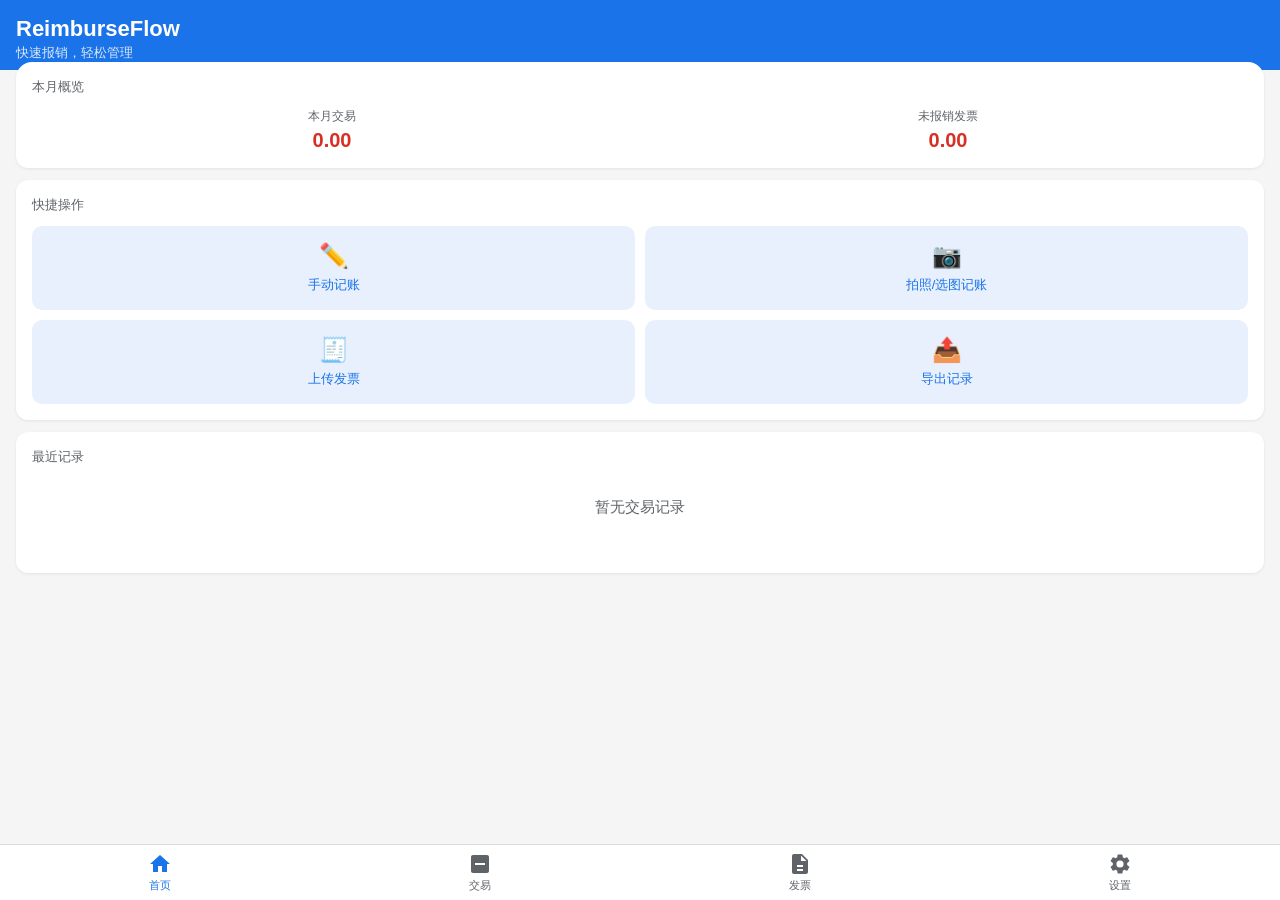
==== docs/index.html @ dd58bd0f "fix: date regex - make trailing 日 optional OCR often misreads 日 as 晶 or other chars, so the regex no" ====
<!DOCTYPE html>
<html lang="zh-CN">
<head>
  <meta charset="UTF-8">
  <meta name="viewport" content="width=device-width, initial-scale=1.0, maximum-scale=1.0, user-scalable=no">
  <meta name="apple-mobile-web-app-capable" content="yes">
  <meta name="apple-mobile-web-app-status-bar-style" content="default">
  <meta name="theme-color" content="#1A73E8">
  <title>ReimburseFlow</title>
  <link rel="manifest" href="manifest.json">
  <link rel="stylesheet" href="css/style.css?v=6">
</head>
<body>
  <div id="app">
    <div id="page-container"></div>
    <nav id="bottom-nav" class="bottom-nav">
      <a href="#/" class="nav-item active" data-tab="home">
        <svg viewBox="0 0 24 24" width="24" height="24"><path d="M10 20v-6h4v6h5v-8h3L12 3 2 12h3v8z"/></svg>
        <span>首页</span>
      </a>
      <a href="#/transactions" class="nav-item" data-tab="transactions">
        <svg viewBox="0 0 24 24" width="24" height="24"><path d="M19 3H5c-1.1 0-2 .9-2 2v14c0 1.1.9 2 2 2h14c1.1 0 2-.9 2-2V5c0-1.1-.9-2-2-2zm-2 10H7v-2h10v2z"/></svg>
        <span>交易</span>
      </a>
      <a href="#/invoices" class="nav-item" data-tab="invoices">
        <svg viewBox="0 0 24 24" width="24" height="24"><path d="M14 2H6c-1.1 0-2 .9-2 2v16c0 1.1.9 2 2 2h12c1.1 0 2-.9 2-2V8l-6-6zm-1 7V3.5L18.5 9H13zM9 13h6v2H9v-2zm0 4h6v2H9v-2z"/></svg>
        <span>发票</span>
      </a>
      <a href="#/settings" class="nav-item" data-tab="settings">
        <svg viewBox="0 0 24 24" width="24" height="24"><path d="M19.14 12.94c.04-.3.06-.61.06-.94 0-.32-.02-.64-.07-.94l2.03-1.58a.49.49 0 0 0 .12-.61l-1.92-3.32a.49.49 0 0 0-.59-.22l-2.39.96c-.5-.38-1.03-.7-1.62-.94l-.36-2.54a.484.484 0 0 0-.48-.41h-3.84c-.24 0-.43.17-.47.41l-.36 2.54c-.59.24-1.13.57-1.62.94l-2.39-.96a.49.49 0 0 0-.59.22L2.74 8.87c-.12.21-.08.47.12.61l2.03 1.58c-.05.3-.07.62-.07.94s.02.64.07.94l-2.03 1.58a.49.49 0 0 0-.12.61l1.92 3.32c.12.22.37.29.59.22l2.39-.96c.5.38 1.03.7 1.62.94l.36 2.54c.05.24.24.41.48.41h3.84c.24 0 .44-.17.47-.41l.36-2.54c.59-.24 1.13-.56 1.62-.94l2.39.96c.22.08.47 0 .59-.22l1.92-3.32c.12-.22.07-.47-.12-.61l-2.01-1.58zM12 15.6A3.6 3.6 0 1 1 12 8.4a3.6 3.6 0 0 1 0 7.2z"/></svg>
        <span>设置</span>
      </a>
    </nav>
  </div>

  <!-- Image Viewer Modal -->
  <div id="image-viewer" class="modal" onclick="this.classList.remove('active')">
    <div class="modal-backdrop"></div>
    <img id="image-viewer-img" src="" alt="">
  </div>

  <!-- Confirm Dialog -->
  <div id="confirm-dialog" class="modal">
    <div class="modal-backdrop" onclick="closeConfirmDialog()"></div>
    <div class="confirm-box">
      <p id="confirm-message"></p>
      <div class="confirm-actions">
        <button class="btn-cancel" onclick="closeConfirmDialog()">取消</button>
        <button class="btn-danger" id="confirm-ok" onclick="closeConfirmDialog()">确定</button>
      </div>
    </div>
  </div>

  <script src="js/db.js?v=6"></script>
  <script src="js/utils.js?v=6"></script>
  <script src="js/services/category.js?v=6"></script>
  <script src="js/services/transaction.js?v=6"></script>
  <script src="js/services/invoice.js?v=6"></script>
  <script src="js/services/ocr.js?v=6"></script>
  <script src="js/app.js?v=6"></script>
</body>
</html>
---- docs/css/style.css ----
/* ===== Reset & Base ===== */
* {
  margin: 0;
  padding: 0;
  box-sizing: border-box;
  -webkit-tap-highlight-color: transparent;
}

:root {
  --primary: #1A73E8;
  --primary-light: #E8F0FE;
  --danger: #D93025;
  --danger-light: #FCE8E6;
  --success: #1E8E3E;
  --success-light: #E6F4EA;
  --warning: #F9AB00;
  --warning-light: #FEF7E0;
  --text: #202124;
  --text-secondary: #5F6368;
  --border: #DADCE0;
  --bg: #F5F5F5;
  --card-bg: #FFFFFF;
  --nav-height: 56px;
  --status-bar: env(safe-area-inset-top, 0px);
  --safe-bottom: env(safe-area-inset-bottom, 0px);
}

html, body {
  font-family: -apple-system, BlinkMacSystemFont, "Segoe UI", Roboto, "PingFang SC", "Microsoft YaHei", sans-serif;
  font-size: 14px;
  color: var(--text);
  background: var(--bg);
  height: 100%;
  overflow: hidden;
}

#app {
  height: 100%;
  display: flex;
  flex-direction: column;
}

#page-container {
  flex: 1;
  overflow-y: auto;
  -webkit-overflow-scrolling: touch;
  padding-bottom: calc(var(--nav-height) + var(--safe-bottom));
}

/* ===== Bottom Navigation ===== */
.bottom-nav {
  position: fixed;
  bottom: 0;
  left: 0;
  right: 0;
  height: calc(var(--nav-height) + var(--safe-bottom));
  padding-bottom: var(--safe-bottom);
  background: var(--card-bg);
  border-top: 1px solid var(--border);
  display: flex;
  justify-content: space-around;
  align-items: center;
  z-index: 100;
}

.nav-item {
  display: flex;
  flex-direction: column;
  align-items: center;
  gap: 2px;
  text-decoration: none;
  color: var(--text-secondary);
  font-size: 11px;
  padding: 4px 0;
  flex: 1;
  transition: color 0.2s;
}

.nav-item svg {
  fill: currentColor;
}

.nav-item.active {
  color: var(--primary);
}

/* ===== Page Header ===== */
.page-header {
  display: flex;
  align-items: center;
  justify-content: space-between;
  padding: 12px 16px;
  background: var(--card-bg);
  border-bottom: 1px solid var(--border);
  position: sticky;
  top: 0;
  z-index: 50;
}

.page-header h1 {
  font-size: 18px;
  font-weight: 600;
}

.page-header .back-btn {
  display: flex;
  align-items: center;
  gap: 4px;
  background: none;
  border: none;
  font-size: 15px;
  color: var(--primary);
  cursor: pointer;
  padding: 4px 0;
}

.page-header .header-actions {
  display: flex;
  gap: 12px;
}

/* ===== Cards ===== */
.card {
  background: var(--card-bg);
  border-radius: 12px;
  margin: 12px 16px;
  padding: 16px;
  box-shadow: 0 1px 3px rgba(0,0,0,0.08);
}

.card-title {
  font-size: 13px;
  color: var(--text-secondary);
  margin-bottom: 12px;
  font-weight: 500;
}

/* ===== Overview Card ===== */
.overview-card {
  display: flex;
  gap: 16px;
}

.overview-item {
  flex: 1;
  text-align: center;
}

.overview-item .label {
  font-size: 12px;
  color: var(--text-secondary);
  margin-bottom: 4px;
}

.overview-item .amount {
  font-size: 20px;
  font-weight: 700;
  color: var(--danger);
}

/* ===== Quick Actions ===== */
.quick-actions {
  display: grid;
  grid-template-columns: 1fr 1fr;
  gap: 10px;
}

.quick-action-btn {
  display: flex;
  flex-direction: column;
  align-items: center;
  justify-content: center;
  gap: 6px;
  padding: 16px 8px;
  background: var(--primary-light);
  border: none;
  border-radius: 10px;
  cursor: pointer;
  font-size: 13px;
  color: var(--primary);
  font-weight: 500;
  transition: opacity 0.2s;
}

.quick-action-btn:active {
  opacity: 0.7;
}

.quick-action-btn .icon {
  font-size: 24px;
}

/* ===== Transaction List ===== */
.group-header {
  padding: 8px 16px;
  font-size: 13px;
  color: var(--text-secondary);
  background: var(--bg);
  font-weight: 500;
}

.transaction-item {
  display: flex;
  align-items: center;
  padding: 12px 16px;
  background: var(--card-bg);
  border-bottom: 1px solid #F1F3F4;
  cursor: pointer;
  transition: background 0.15s;
}

.transaction-item:active {
  background: #F8F9FA;
}

.transaction-item .t-left {
  flex: 1;
}

.transaction-item .t-category {
  font-size: 15px;
  font-weight: 500;
  margin-bottom: 2px;
}

.transaction-item .t-desc {
  font-size: 12px;
  color: var(--text-secondary);
  overflow: hidden;
  text-overflow: ellipsis;
  white-space: nowrap;
  max-width: 200px;
}

.transaction-item .t-right {
  text-align: right;
}

.transaction-item .t-amount {
  font-size: 16px;
  font-weight: 600;
  color: var(--danger);
}

.transaction-item .t-date {
  font-size: 12px;
  color: var(--text-secondary);
}

.transaction-item .t-receipt {
  color: var(--primary);
  font-size: 12px;
}

/* ===== Filter Chips ===== */
.filter-bar {
  display: flex;
  gap: 8px;
  padding: 10px 16px;
  overflow-x: auto;
  background: var(--card-bg);
  border-bottom: 1px solid var(--border);
  -webkit-overflow-scrolling: touch;
}

.chip {
  padding: 6px 14px;
  border-radius: 16px;
  border: 1px solid var(--border);
  background: var(--card-bg);
  font-size: 13px;
  white-space: nowrap;
  cursor: pointer;
  transition: all 0.2s;
  color: var(--text);
}

.chip.active {
  background: var(--primary);
  color: white;
  border-color: var(--primary);
}

/* ===== Invoice Card ===== */
.invoice-card {
  background: var(--card-bg);
  border-radius: 10px;
  margin: 8px 16px;
  padding: 14px;
  box-shadow: 0 1px 2px rgba(0,0,0,0.06);
  cursor: pointer;
}

.invoice-card .invoice-top {
  display: flex;
  gap: 12px;
  margin-bottom: 8px;
}

.invoice-card .invoice-thumb {
  width: 48px;
  height: 48px;
  border-radius: 6px;
  object-fit: cover;
  background: var(--bg);
}

.invoice-card .invoice-info {
  flex: 1;
}

.invoice-card .invoice-number {
  font-size: 12px;
  color: var(--text-secondary);
}

.invoice-card .invoice-amount {
  font-size: 18px;
  font-weight: 700;
  color: var(--text);
}

.invoice-card .invoice-company {
  font-size: 13px;
  color: var(--text-secondary);
}

.invoice-card .invoice-bottom {
  display: flex;
  justify-content: space-between;
  align-items: center;
  margin-top: 8px;
  padding-top: 8px;
  border-top: 1px solid #F1F3F4;
}

.invoice-card .invoice-date {
  font-size: 12px;
  color: var(--text-secondary);
}

/* ===== Status Badge ===== */
.badge {
  display: inline-block;
  padding: 3px 10px;
  border-radius: 12px;
  font-size: 12px;
  font-weight: 500;
  cursor: pointer;
  transition: opacity 0.2s;
}

.badge:active {
  opacity: 0.7;
}

.badge-reimbursed {
  background: var(--success-light);
  color: var(--success);
}

.badge-unreimbursed {
  background: var(--warning-light);
  color: #E37400;
}

/* ===== Form ===== */
.form-page {
  padding: 16px;
}

.form-group {
  margin-bottom: 20px;
}

.form-group label {
  display: block;
  font-size: 13px;
  color: var(--text-secondary);
  margin-bottom: 6px;
  font-weight: 500;
}

.form-group input,
.form-group select,
.form-group textarea {
  width: 100%;
  padding: 10px 12px;
  border: 1px solid var(--border);
  border-radius: 8px;
  font-size: 15px;
  color: var(--text);
  background: var(--card-bg);
  outline: none;
  transition: border-color 0.2s;
}

.form-group input:focus,
.form-group select:focus,
.form-group textarea:focus {
  border-color: var(--primary);
}

.form-group textarea {
  resize: vertical;
  min-height: 60px;
}

.amount-input {
  font-size: 28px !important;
  font-weight: 700;
  text-align: center;
}

.amount-input::placeholder {
  color: #DADCE0;
  font-weight: 400;
}

/* ===== Receipt / Image Upload ===== */
.receipt-area {
  display: flex;
  gap: 10px;
  flex-wrap: wrap;
}

.receipt-thumb {
  position: relative;
  width: 80px;
  height: 80px;
}

.receipt-thumb img {
  width: 100%;
  height: 100%;
  object-fit: cover;
  border-radius: 8px;
}

.receipt-thumb .remove-btn {
  position: absolute;
  top: -6px;
  right: -6px;
  width: 20px;
  height: 20px;
  border-radius: 50%;
  background: var(--danger);
  color: white;
  border: none;
  font-size: 12px;
  cursor: pointer;
  display: flex;
  align-items: center;
  justify-content: center;
}

.add-receipt-btn {
  width: 80px;
  height: 80px;
  border: 2px dashed var(--border);
  border-radius: 8px;
  background: none;
  cursor: pointer;
  display: flex;
  flex-direction: column;
  align-items: center;
  justify-content: center;
  gap: 4px;
  color: var(--text-secondary);
  font-size: 12px;
}

.add-receipt-btn:active {
  border-color: var(--primary);
  color: var(--primary);
}

/* ===== Buttons ===== */
.btn {
  padding: 10px 20px;
  border: none;
  border-radius: 8px;
  font-size: 15px;
  font-weight: 500;
  cursor: pointer;
  transition: opacity 0.2s;
}

.btn:active {
  opacity: 0.7;
}

.btn-primary {
  background: var(--primary);
  color: white;
}

.btn-danger {
  background: var(--danger);
  color: white;
}

.btn-outline {
  background: none;
  border: 1px solid var(--border);
  color: var(--text);
}

.btn-full {
  width: 100%;
  padding: 14px;
}

.btn-sm {
  padding: 6px 12px;
  font-size: 13px;
}

/* ===== Category Manage ===== */
.category-item {
  display: flex;
  align-items: center;
  justify-content: space-between;
  padding: 14px 16px;
  background: var(--card-bg);
  border-bottom: 1px solid #F1F3F4;
}

.category-item .cat-name {
  font-size: 15px;
}

.category-item .cat-actions {
  display: flex;
  gap: 8px;
}

/* ===== Summary Bar ===== */
.summary-bar {
  padding: 12px 16px;
  background: var(--card-bg);
  border-top: 1px solid var(--border);
  text-align: center;
  font-size: 14px;
  color: var(--text-secondary);
  position: sticky;
  bottom: 0;
}

.summary-bar .total-amount {
  font-weight: 700;
  color: var(--danger);
  font-size: 16px;
}

/* ===== Empty State ===== */
.empty-state {
  text-align: center;
  padding: 60px 20px;
  color: var(--text-secondary);
}

.empty-state .empty-icon {
  font-size: 48px;
  margin-bottom: 12px;
}

.empty-state .empty-text {
  font-size: 15px;
  margin-bottom: 20px;
}

/* ===== Modal ===== */
.modal {
  display: none;
  position: fixed;
  inset: 0;
  z-index: 200;
}

.modal.active {
  display: flex;
  align-items: center;
  justify-content: center;
}

.modal-backdrop {
  position: absolute;
  inset: 0;
  background: rgba(0,0,0,0.5);
}

#image-viewer {
  align-items: center;
  justify-content: center;
}

#image-viewer img {
  position: relative;
  max-width: 95%;
  max-height: 90%;
  border-radius: 4px;
}

.confirm-box {
  position: relative;
  background: var(--card-bg);
  border-radius: 12px;
  padding: 24px;
  width: 280px;
  text-align: center;
}

.confirm-box p {
  margin-bottom: 20px;
  font-size: 15px;
}

.confirm-actions {
  display: flex;
  gap: 12px;
  justify-content: center;
}

.confirm-actions button {
  min-width: 80px;
}

/* ===== Detail Page ===== */
.detail-row {
  display: flex;
  justify-content: space-between;
  padding: 12px 0;
  border-bottom: 1px solid #F1F3F4;
}

.detail-row .detail-label {
  color: var(--text-secondary);
  font-size: 14px;
}

.detail-row .detail-value {
  font-size: 14px;
  font-weight: 500;
  text-align: right;
  max-width: 60%;
  word-break: break-all;
}

.detail-images {
  display: flex;
  gap: 8px;
  flex-wrap: wrap;
  margin-top: 8px;
}

.detail-images img {
  width: 80px;
  height: 80px;
  object-fit: cover;
  border-radius: 8px;
  cursor: pointer;
}

.detail-actions {
  display: flex;
  gap: 12px;
  margin-top: 20px;
}

.detail-actions .btn {
  flex: 1;
}

/* ===== OCR Status ===== */
.ocr-status {
  display: flex;
  align-items: center;
  gap: 8px;
  padding: 10px 14px;
  border-radius: 8px;
  font-size: 13px;
  margin-bottom: 16px;
}

.ocr-status.pending {
  background: var(--warning-light);
  color: #E37400;
}

.ocr-status.loading {
  background: var(--primary-light);
  color: var(--primary);
}

.ocr-status.success {
  background: var(--success-light);
  color: var(--success);
}

.ocr-status.error {
  background: var(--danger-light);
  color: var(--danger);
}

/* ===== Category Input Inline ===== */
.inline-input-row {
  display: flex;
  gap: 8px;
  margin: 12px 16px;
}

.inline-input-row input {
  flex: 1;
  padding: 10px 12px;
  border: 1px solid var(--border);
  border-radius: 8px;
  font-size: 14px;
  outline: none;
}

.inline-input-row input:focus {
  border-color: var(--primary);
}

/* ===== Toast ===== */
.toast {
  position: fixed;
  bottom: calc(var(--nav-height) + var(--safe-bottom) + 20px);
  left: 50%;
  transform: translateX(-50%);
  background: rgba(32, 33, 36, 0.9);
  color: white;
  padding: 10px 24px;
  border-radius: 20px;
  font-size: 14px;
  z-index: 300;
  animation: toastIn 0.3s ease;
}

@keyframes toastIn {
  from { opacity: 0; transform: translateX(-50%) translateY(10px); }
  to { opacity: 1; transform: translateX(-50%) translateY(0); }
}

/* ===== Recent Item ===== */
.recent-item {
  display: flex;
  align-items: center;
  padding: 8px 0;
}

.recent-item .r-date {
  font-size: 13px;
  color: var(--text-secondary);
  width: 40px;
}

.recent-item .r-category {
  flex: 1;
  font-size: 14px;
}

.recent-item .r-amount {
  font-size: 14px;
  font-weight: 600;
  color: var(--danger);
}

/* ===== Recent list link ===== */
.see-all {
  text-align: center;
  padding-top: 8px;
}

.see-all a {
  color: var(--primary);
  text-decoration: none;
  font-size: 13px;
}

/* ===== Unrecognized ===== */
.unreimbursed-total {
  padding: 8px 16px;
  background: var(--warning-light);
  text-align: center;
  font-size: 13px;
  color: #E37400;
  font-weight: 500;
}
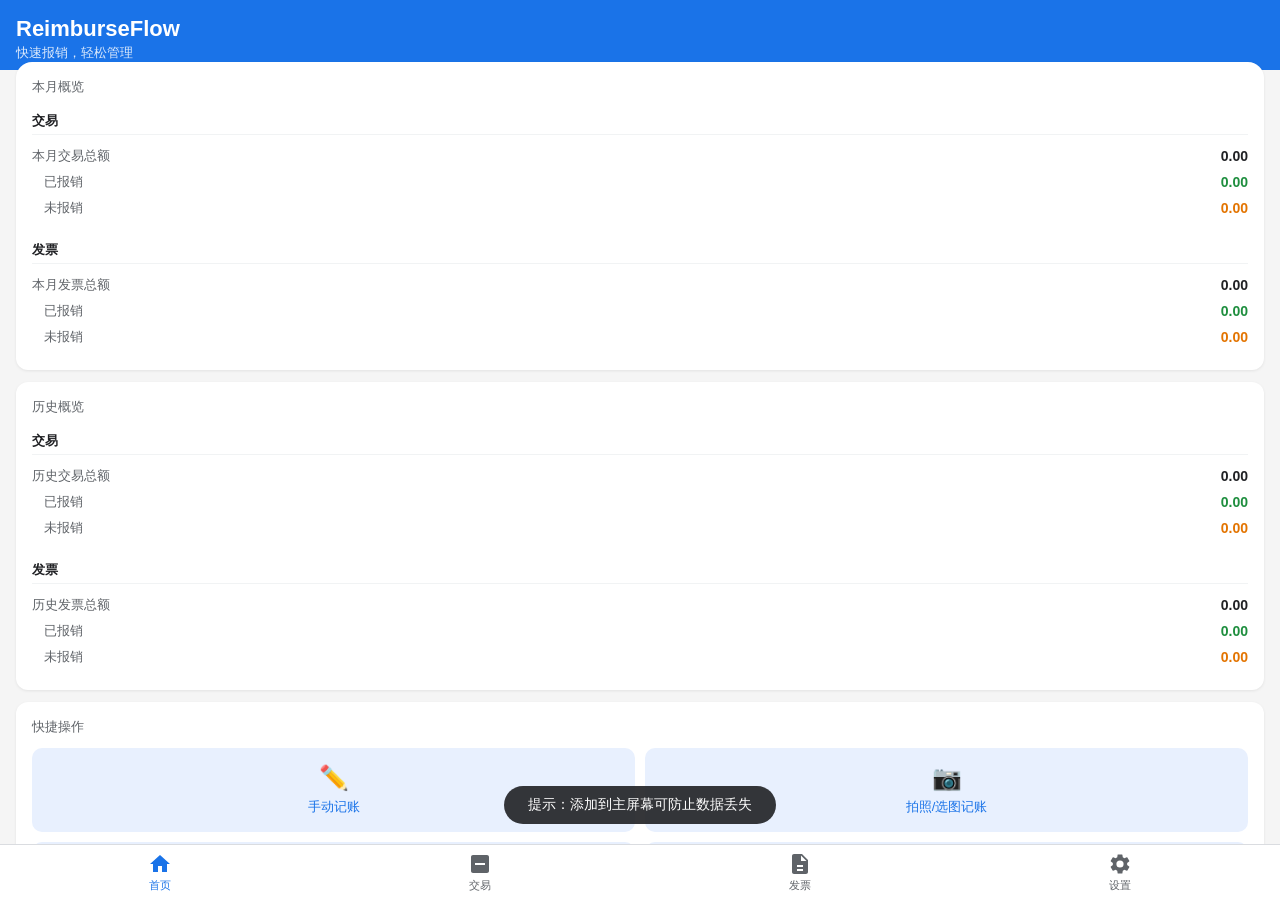
==== commit 362b7444: "feat: add reimburse status, multi-dim filter, export enhancements, persistent storage - Transaction:" ====
--- a/docs/index.html
+++ b/docs/index.html
@@ -8,7 +8,7 @@
   <meta name="theme-color" content="#1A73E8">
   <title>ReimburseFlow</title>
   <link rel="manifest" href="manifest.json">
-  <link rel="stylesheet" href="css/style.css?v=6">
+  <link rel="stylesheet" href="css/style.css?v=8">
 </head>
 <body>
   <div id="app">
@@ -51,12 +51,12 @@
     </div>
   </div>
 
-  <script src="js/db.js?v=6"></script>
-  <script src="js/utils.js?v=6"></script>
-  <script src="js/services/category.js?v=6"></script>
-  <script src="js/services/transaction.js?v=6"></script>
-  <script src="js/services/invoice.js?v=6"></script>
-  <script src="js/services/ocr.js?v=6"></script>
-  <script src="js/app.js?v=6"></script>
+  <script src="js/db.js?v=8"></script>
+  <script src="js/utils.js?v=8"></script>
+  <script src="js/services/category.js?v=8"></script>
+  <script src="js/services/transaction.js?v=8"></script>
+  <script src="js/services/invoice.js?v=8"></script>
+  <script src="js/services/ocr.js?v=8"></script>
+  <script src="js/app.js?v=8"></script>
 </body>
 </html>
--- a/docs/css/style.css
+++ b/docs/css/style.css
@@ -158,6 +158,73 @@
   color: var(--danger);
 }
 
+/* ===== Overview Section (new) ===== */
+.overview-section {
+  padding: 4px 0;
+}
+
+.overview-section-title {
+  font-size: 13px;
+  font-weight: 600;
+  color: var(--text);
+  margin-bottom: 8px;
+  padding-bottom: 4px;
+  border-bottom: 1px solid #F1F3F4;
+}
+
+.overview-row {
+  display: flex;
+  justify-content: space-between;
+  align-items: center;
+  padding: 4px 0;
+}
+
+.overview-row.sub {
+  padding-left: 12px;
+}
+
+.overview-row .overview-label {
+  font-size: 13px;
+  color: var(--text-secondary);
+}
+
+.overview-row .overview-value {
+  font-size: 14px;
+  font-weight: 600;
+  color: var(--text);
+}
+
+.overview-row .overview-value.reimbursed {
+  color: var(--success);
+}
+
+.overview-row .overview-value.unreimbursed {
+  color: #E37400;
+}
+
+/* ===== Sub Group Header ===== */
+.sub-group-header {
+  padding: 6px 16px 6px 32px;
+  font-size: 12px;
+  color: var(--text-secondary);
+  background: #FAFAFA;
+  font-weight: 500;
+  display: flex;
+  justify-content: space-between;
+}
+
+/* ===== Dimension Selector ===== */
+.dim-select {
+  -webkit-appearance: none;
+  appearance: none;
+}
+
+.btn-cancel {
+  background: var(--bg);
+  color: var(--text-secondary);
+  border: 1px solid var(--border);
+}
+
 /* ===== Quick Actions ===== */
 .quick-actions {
   display: grid;
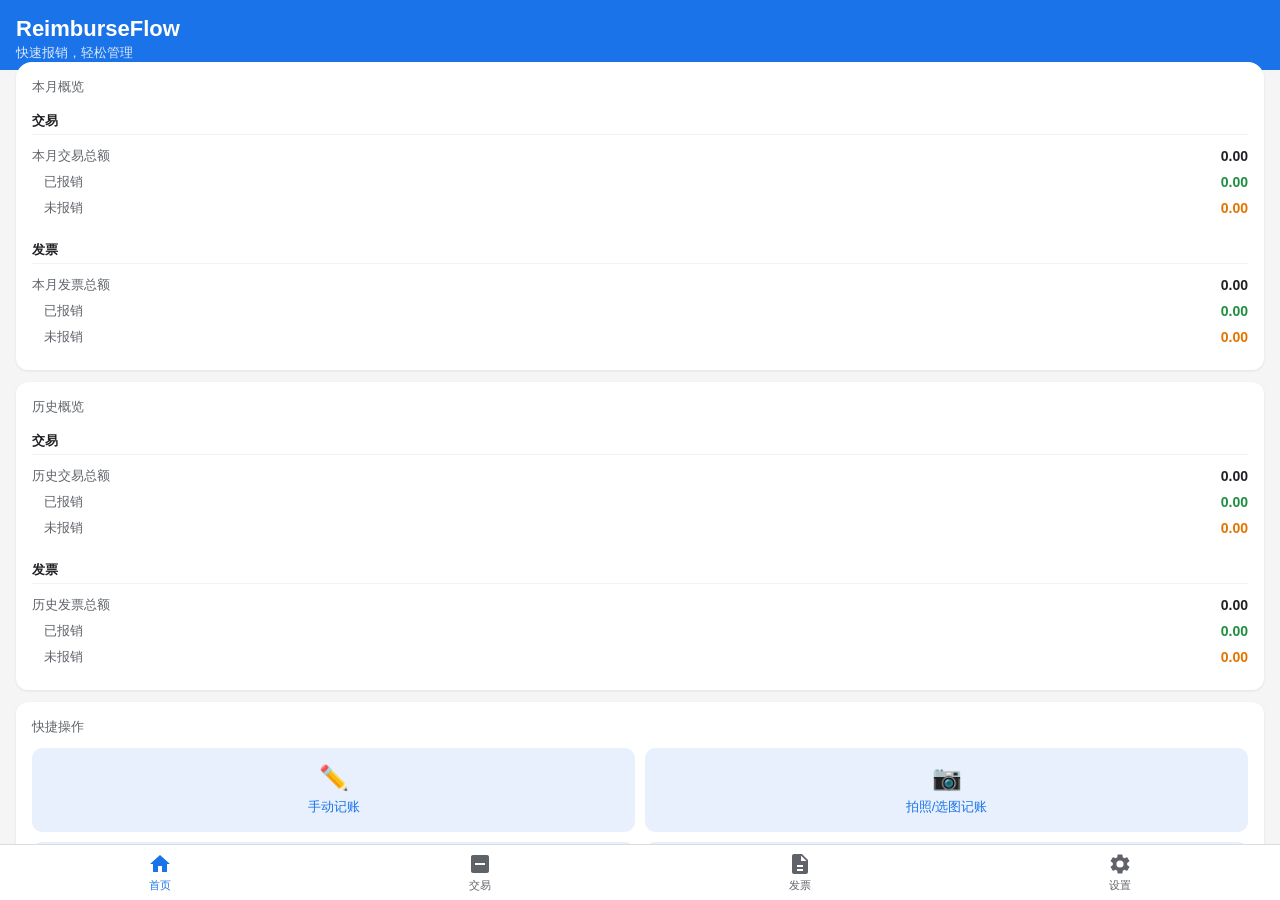
==== commit 338a707d: "fix: transaction filter UI, invoice PDF support, invoice date/status filter - Transaction list: rede" ====
--- a/docs/index.html
+++ b/docs/index.html
@@ -8,7 +8,7 @@
   <meta name="theme-color" content="#1A73E8">
   <title>ReimburseFlow</title>
   <link rel="manifest" href="manifest.json">
-  <link rel="stylesheet" href="css/style.css?v=8">
+  <link rel="stylesheet" href="css/style.css?v=9">
 </head>
 <body>
   <div id="app">
@@ -51,12 +51,12 @@
     </div>
   </div>
 
-  <script src="js/db.js?v=8"></script>
-  <script src="js/utils.js?v=8"></script>
-  <script src="js/services/category.js?v=8"></script>
-  <script src="js/services/transaction.js?v=8"></script>
-  <script src="js/services/invoice.js?v=8"></script>
-  <script src="js/services/ocr.js?v=8"></script>
-  <script src="js/app.js?v=8"></script>
+  <script src="js/db.js?v=9"></script>
+  <script src="js/utils.js?v=9"></script>
+  <script src="js/services/category.js?v=9"></script>
+  <script src="js/services/transaction.js?v=9"></script>
+  <script src="js/services/invoice.js?v=9"></script>
+  <script src="js/services/ocr.js?v=9"></script>
+  <script src="js/app.js?v=9"></script>
 </body>
 </html>
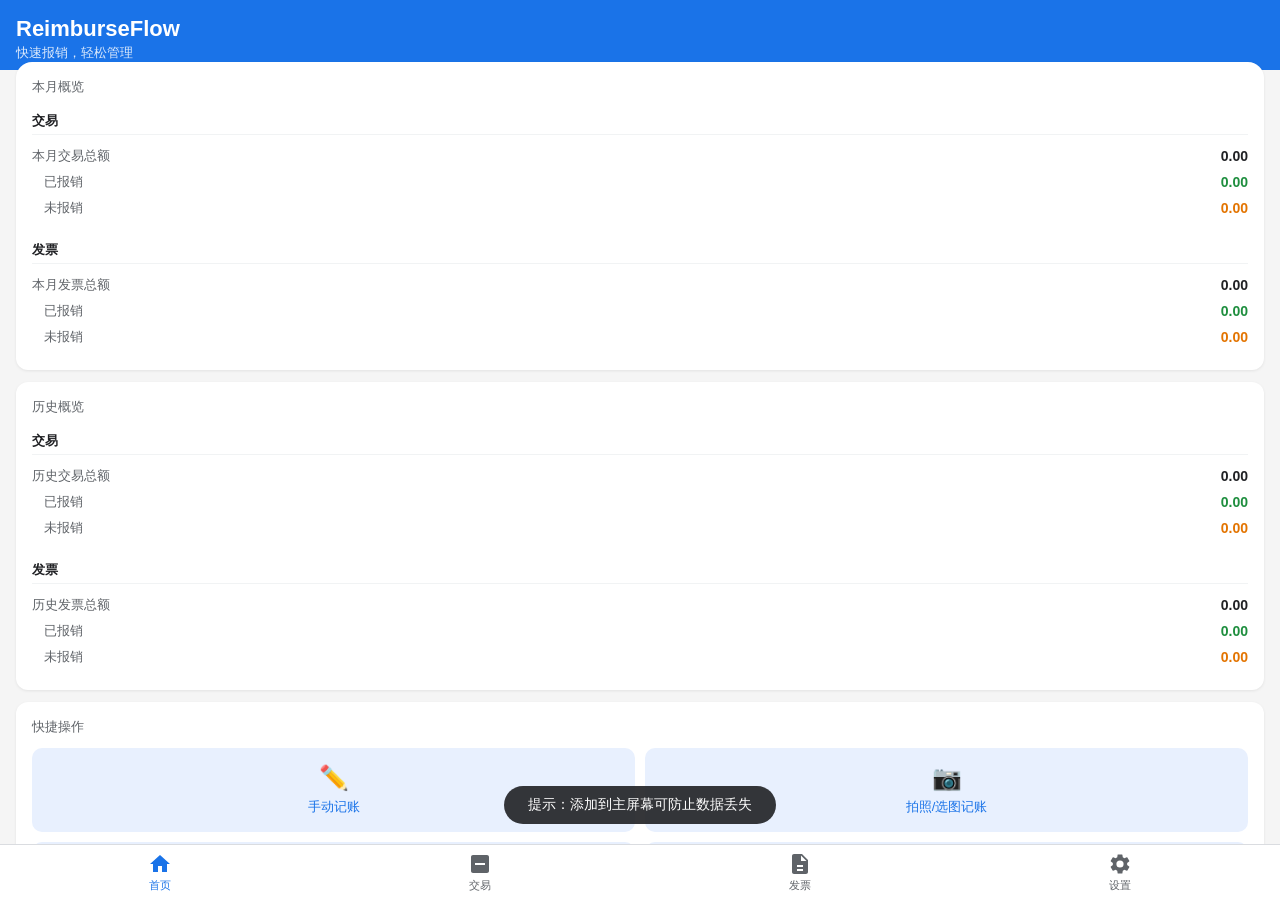
==== commit 297587eb: "feat: GitHub Gist cloud backup - auto backup, restore, settings UI Add cloud backup via GitHub Gist " ====
--- a/docs/index.html
+++ b/docs/index.html
@@ -8,7 +8,7 @@
   <meta name="theme-color" content="#1A73E8">
   <title>ReimburseFlow</title>
   <link rel="manifest" href="manifest.json">
-  <link rel="stylesheet" href="css/style.css?v=9">
+  <link rel="stylesheet" href="css/style.css?v=10">
 </head>
 <body>
   <div id="app">
@@ -51,12 +51,13 @@
     </div>
   </div>
 
-  <script src="js/db.js?v=9"></script>
-  <script src="js/utils.js?v=9"></script>
-  <script src="js/services/category.js?v=9"></script>
-  <script src="js/services/transaction.js?v=9"></script>
-  <script src="js/services/invoice.js?v=9"></script>
-  <script src="js/services/ocr.js?v=9"></script>
-  <script src="js/app.js?v=9"></script>
+  <script src="js/db.js?v=10"></script>
+  <script src="js/utils.js?v=10"></script>
+  <script src="js/services/category.js?v=10"></script>
+  <script src="js/services/transaction.js?v=10"></script>
+  <script src="js/services/invoice.js?v=10"></script>
+  <script src="js/services/ocr.js?v=10"></script>
+  <script src="js/services/backup.js?v=10"></script>
+  <script src="js/app.js?v=10"></script>
 </body>
 </html>
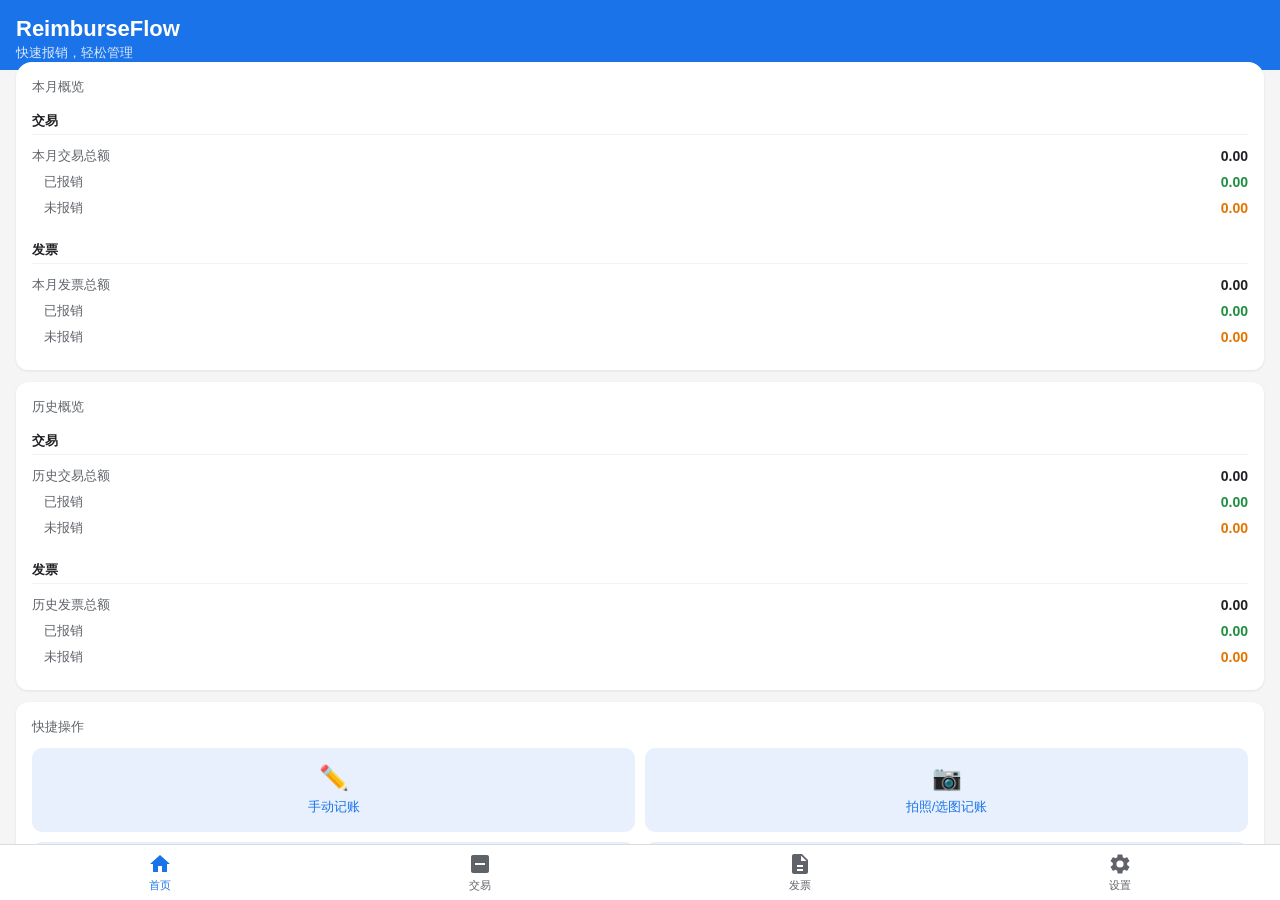
==== commit 8354cdc3: "feat: 交易列表日期范围筛选 + 批量操作（标记报销/删除） Co-Authored-By: Claude Opus 4.6 <noreply@anthropic.com>" ====
--- a/docs/index.html
+++ b/docs/index.html
@@ -8,7 +8,7 @@
   <meta name="theme-color" content="#1A73E8">
   <title>ReimburseFlow</title>
   <link rel="manifest" href="manifest.json">
-  <link rel="stylesheet" href="css/style.css?v=10">
+  <link rel="stylesheet" href="css/style.css?v=11">
 </head>
 <body>
   <div id="app">
@@ -51,13 +51,13 @@
     </div>
   </div>
 
-  <script src="js/db.js?v=10"></script>
-  <script src="js/utils.js?v=10"></script>
-  <script src="js/services/category.js?v=10"></script>
-  <script src="js/services/transaction.js?v=10"></script>
-  <script src="js/services/invoice.js?v=10"></script>
-  <script src="js/services/ocr.js?v=10"></script>
-  <script src="js/services/backup.js?v=10"></script>
-  <script src="js/app.js?v=10"></script>
+  <script src="js/db.js?v=11"></script>
+  <script src="js/utils.js?v=11"></script>
+  <script src="js/services/category.js?v=11"></script>
+  <script src="js/services/transaction.js?v=11"></script>
+  <script src="js/services/invoice.js?v=11"></script>
+  <script src="js/services/ocr.js?v=11"></script>
+  <script src="js/services/backup.js?v=11"></script>
+  <script src="js/app.js?v=11"></script>
 </body>
 </html>
--- a/docs/css/style.css
+++ b/docs/css/style.css
@@ -319,6 +319,31 @@
   font-size: 12px;
 }
 
+/* ===== Batch Operations ===== */
+.batch-toolbar {
+  display: flex;
+  align-items: center;
+  gap: 8px;
+  padding: 10px 16px;
+  background: var(--card-bg);
+  border-bottom: 1px solid var(--border);
+  flex-wrap: wrap;
+}
+
+.batch-toolbar .batch-info {
+  font-size: 13px;
+  color: var(--text-secondary);
+  margin-right: auto;
+}
+
+.transaction-item .tx-checkbox {
+  width: 20px;
+  height: 20px;
+  margin-right: 10px;
+  flex-shrink: 0;
+  accent-color: var(--primary);
+}
+
 /* ===== Filter Chips ===== */
 .filter-bar {
   display: flex;
